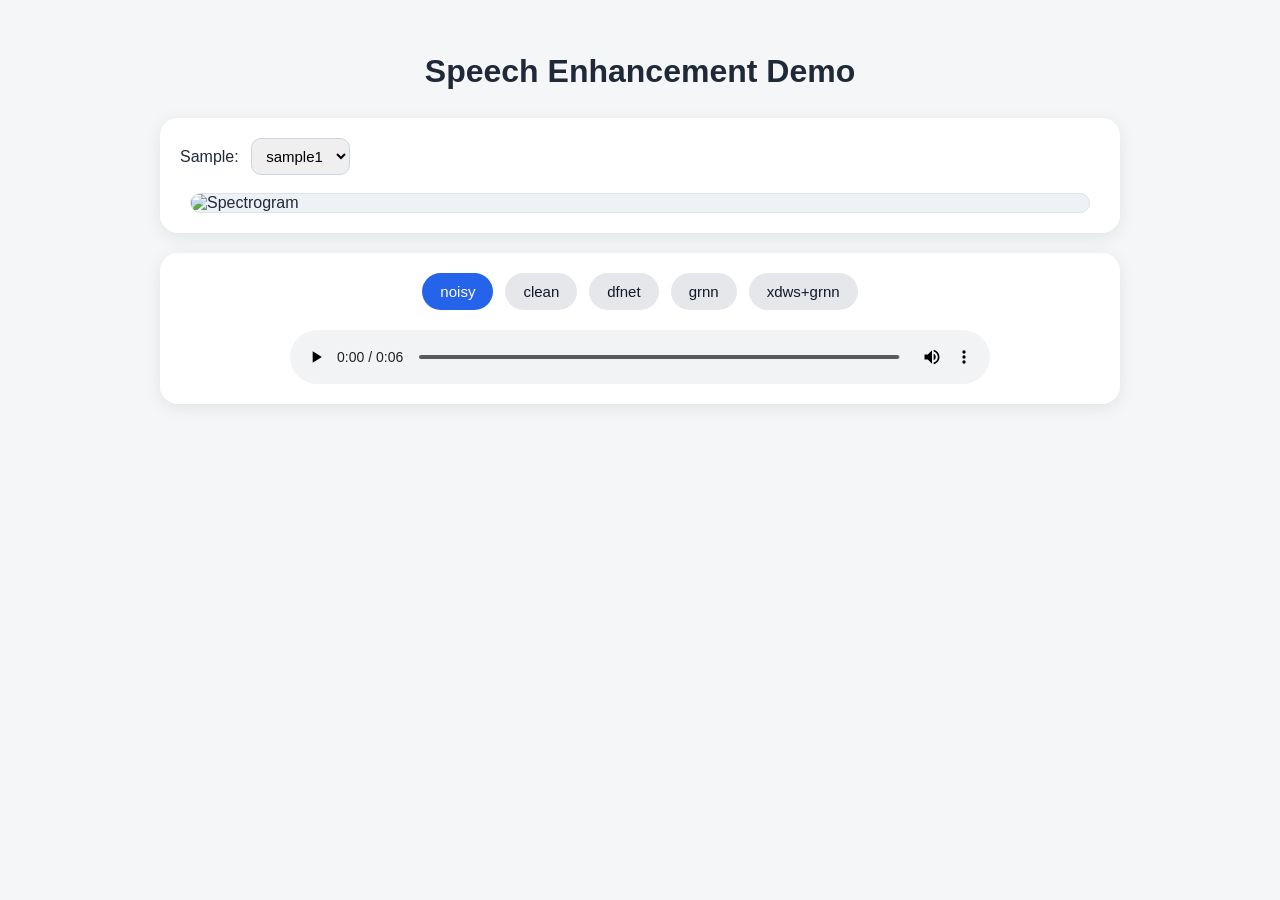
==== index.html @ 351efede "fix demo" ====
<!DOCTYPE html>
<html lang="en">
<head>
  <meta charset="UTF-8" />
  <meta name="viewport" content="width=device-width, initial-scale=1.0" />
  <title>Speech Enhancement Demo</title>
  <link rel="stylesheet" href="styles.css" />
</head>
<body>
  <div class="page">
    <h1>Speech Enhancement Demo</h1>

    <div class="top-panel">
      <div class="sample-selector">
        <label for="sampleSelect">Sample:</label>
        <select id="sampleSelect">
          <option value="sample1">sample1</option>
          <option value="sample2">sample2</option>
        </select>
      </div>

      <div class="spectrogram-card">
        <img id="spectrogram" src="images/noisy/sample1.png" alt="Spectrogram" />
      </div>
    </div>

    <div class="bottom-panel">
      <div class="buttons">
        <button class="variant-btn active" data-variant="noisy">noisy</button>
        <button class="variant-btn" data-variant="clean">clean</button>
        <button class="variant-btn" data-variant="dfnet">dfnet</button>
        <button class="variant-btn" data-variant="grnn">grnn</button>
        <button class="variant-btn" data-variant="xdws+grnn">xdws+grnn</button>
      </div>

      <div class="player-card">
        <audio id="audioPlayer" controls>
          <source id="audioSource" src="audio/noisy/sample1.wav" type="audio/wav" />
          Your browser does not support the audio element.
        </audio>
      </div>
    </div>
  </div>

  <script>
    const sampleSelect = document.getElementById("sampleSelect");
    const spectrogram = document.getElementById("spectrogram");
    const audioPlayer = document.getElementById("audioPlayer");
    const audioSource = document.getElementById("audioSource");
    const buttons = document.querySelectorAll(".variant-btn");

    let currentVariant = "noisy";

    function getPaths(sample, variant) {
      if (variant === "noisy") {
        return {
          audio: `audio/noisy/${sample}.wav`,
          image: `images/noisy/${sample}.png`
        };
      }

      if (variant === "clean") {
        return {
          audio: `audio/clean/${sample}.wav`,
          image: `images/clean/${sample}.png`
        };
      }

      return {
        audio: `audio/enhanced/${variant}/${sample}.wav`,
        image: `images/enhanced/${variant}/${sample}.png`
      };
    }

    function updateDemo() {
      const sample = sampleSelect.value;
      const paths = getPaths(sample, currentVariant);

      spectrogram.src = paths.image;
      audioSource.src = paths.audio;
      audioPlayer.load();
    }

    buttons.forEach((button) => {
      button.addEventListener("click", () => {
        buttons.forEach((btn) => btn.classList.remove("active"));
        button.classList.add("active");
        currentVariant = button.dataset.variant;
        updateDemo();
      });
    });

    sampleSelect.addEventListener("change", updateDemo);
  </script>
</body>
</html>
---- styles.css ----
* {
    box-sizing: border-box;
  }
  
  body {
    margin: 0;
    font-family: Arial, sans-serif;
    background: #f4f6f8;
    color: #1f2937;
  }
  
  .page {
    max-width: 1000px;
    margin: 0 auto;
    padding: 32px 20px 48px;
  }
  
  h1 {
    text-align: center;
    margin-bottom: 28px;
  }
  
  .top-panel,
  .bottom-panel {
    background: white;
    border-radius: 18px;
    padding: 20px;
    box-shadow: 0 4px 18px rgba(0, 0, 0, 0.08);
    margin-bottom: 20px;
  }
  
  .sample-selector {
    margin-bottom: 18px;
    font-size: 16px;
  }
  
  .sample-selector select {
    margin-left: 8px;
    padding: 8px 10px;
    font-size: 15px;
    border-radius: 10px;
    border: 1px solid #cbd5e1;
  }
  
  .spectrogram-card {
    width: 100%;
    display: flex;
    justify-content: center;
  }
  
  #spectrogram {
    width: 100%;
    max-width: 900px;
    border-radius: 14px;
    border: 1px solid #dbe2ea;
    background: #eef2f7;
  }
  
  .buttons {
    display: flex;
    flex-wrap: wrap;
    gap: 12px;
    justify-content: center;
    margin-bottom: 20px;
  }
  
  .variant-btn {
    padding: 10px 18px;
    border: none;
    border-radius: 999px;
    background: #e5e7eb;
    color: #111827;
    cursor: pointer;
    font-size: 15px;
    transition: 0.2s ease;
  }
  
  .variant-btn:hover {
    background: #d1d5db;
  }
  
  .variant-btn.active {
    background: #2563eb;
    color: white;
  }
  
  .player-card {
    display: flex;
    justify-content: center;
  }
  
  #audioPlayer {
    width: 100%;
    max-width: 700px;
  }
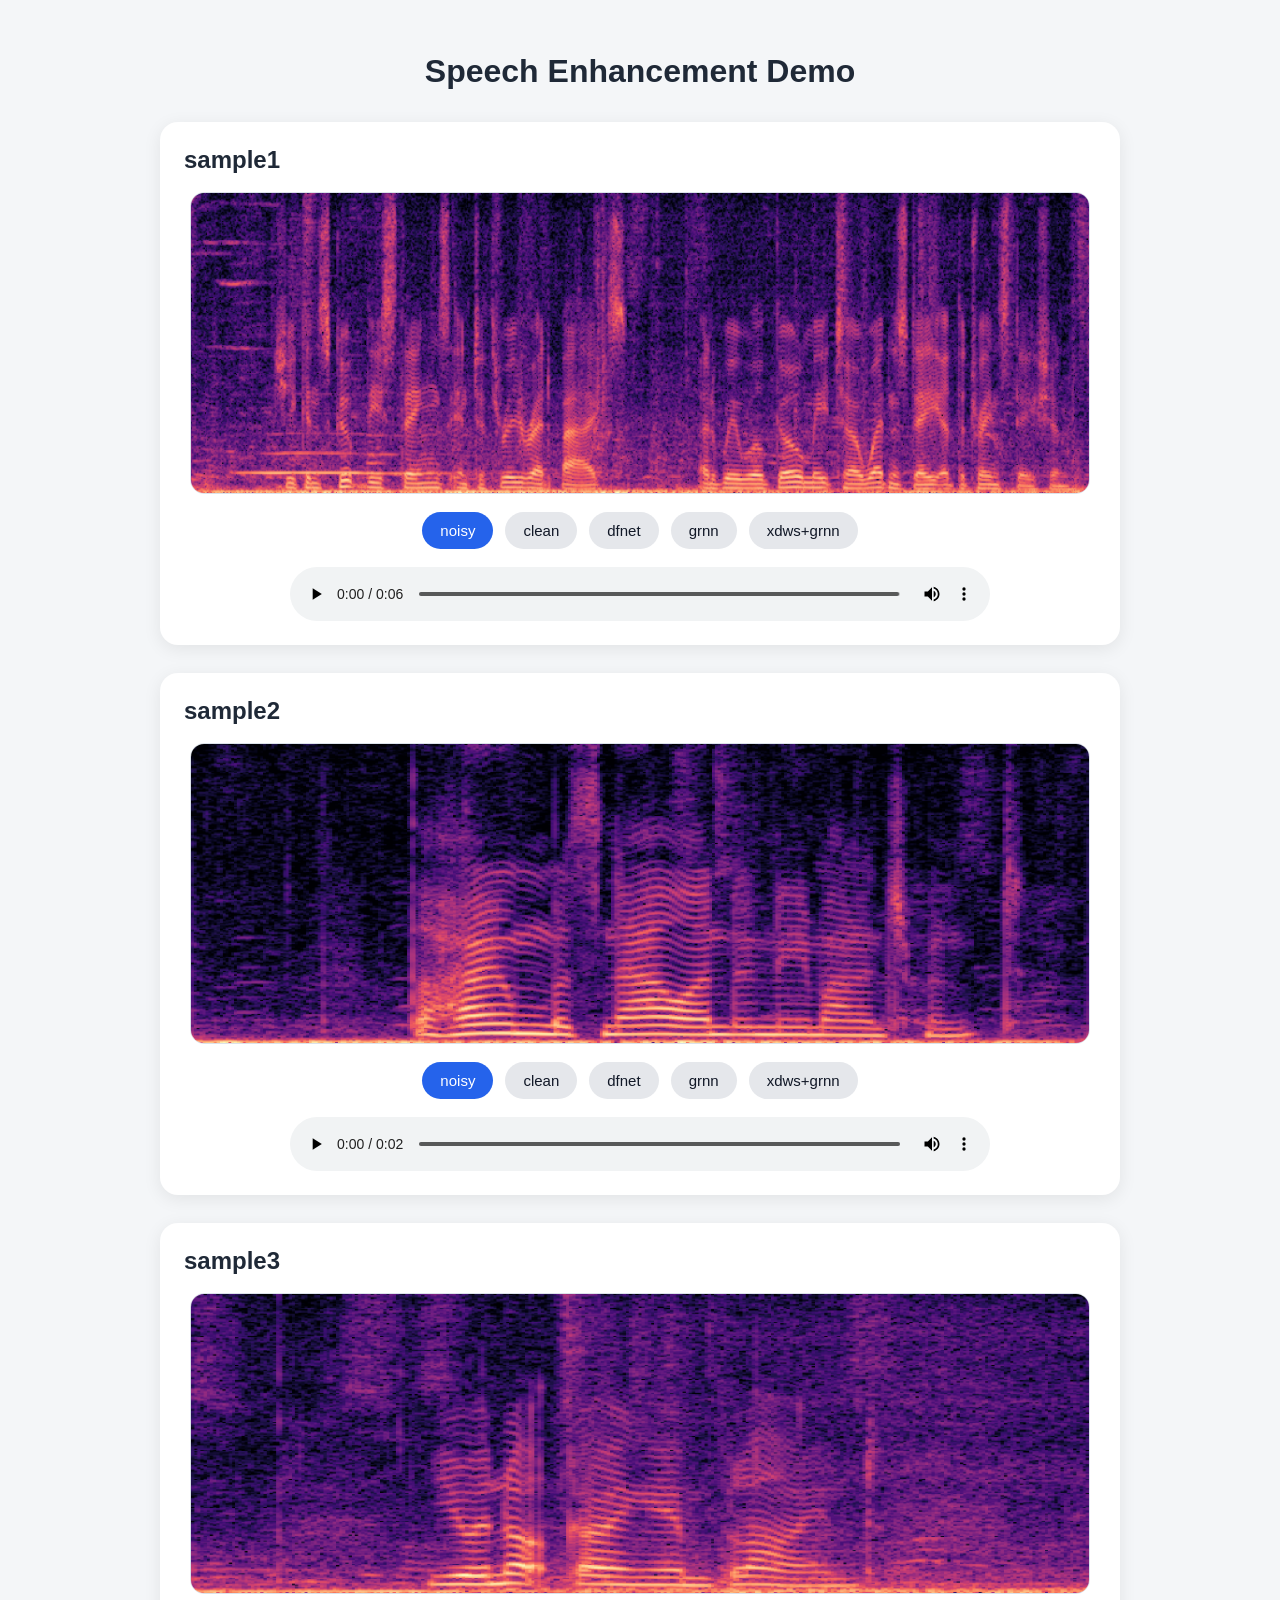
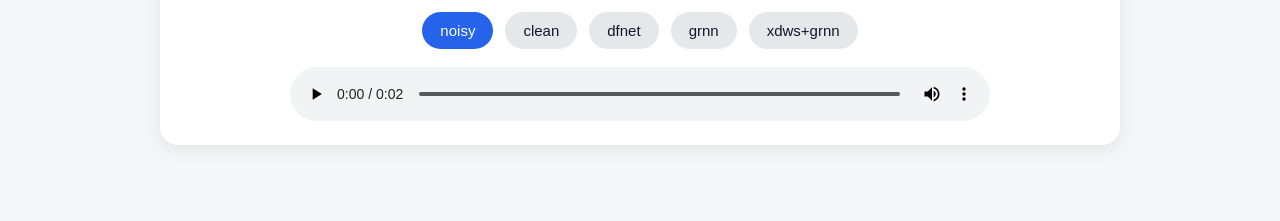
==== commit 4bf98cf3: "fix index.html" ====
--- a/index.html
+++ b/index.html
@@ -10,21 +10,13 @@
   <div class="page">
     <h1>Speech Enhancement Demo</h1>
 
-    <div class="top-panel">
-      <div class="sample-selector">
-        <label for="sampleSelect">Sample:</label>
-        <select id="sampleSelect">
-          <option value="sample1">sample1</option>
-          <option value="sample2">sample2</option>
-        </select>
+    <div class="sample-block" data-sample="sample1">
+      <h2>sample1</h2>
+
+      <div class="spectrogram-card">
+        <img class="spectrogram" src="images/noisy/sample1.png" alt="Spectrogram for sample1" />
       </div>
 
-      <div class="spectrogram-card">
-        <img id="spectrogram" src="images/noisy/sample1.png" alt="Spectrogram" />
-      </div>
-    </div>
-
-    <div class="bottom-panel">
       <div class="buttons">
         <button class="variant-btn active" data-variant="noisy">noisy</button>
         <button class="variant-btn" data-variant="clean">clean</button>
@@ -34,8 +26,54 @@
       </div>
 
       <div class="player-card">
-        <audio id="audioPlayer" controls>
-          <source id="audioSource" src="audio/noisy/sample1.wav" type="audio/wav" />
+        <audio class="audio-player" controls>
+          <source class="audio-source" src="audio/noisy/sample1.wav" type="audio/wav" />
+          Your browser does not support the audio element.
+        </audio>
+      </div>
+    </div>
+
+    <div class="sample-block" data-sample="sample2">
+      <h2>sample2</h2>
+
+      <div class="spectrogram-card">
+        <img class="spectrogram" src="images/noisy/sample2.png" alt="Spectrogram for sample2" />
+      </div>
+
+      <div class="buttons">
+        <button class="variant-btn active" data-variant="noisy">noisy</button>
+        <button class="variant-btn" data-variant="clean">clean</button>
+        <button class="variant-btn" data-variant="dfnet">dfnet</button>
+        <button class="variant-btn" data-variant="grnn">grnn</button>
+        <button class="variant-btn" data-variant="xdws+grnn">xdws+grnn</button>
+      </div>
+
+      <div class="player-card">
+        <audio class="audio-player" controls>
+          <source class="audio-source" src="audio/noisy/sample2.wav" type="audio/wav" />
+          Your browser does not support the audio element.
+        </audio>
+      </div>
+    </div>
+
+    <div class="sample-block" data-sample="sample3">
+      <h2>sample3</h2>
+
+      <div class="spectrogram-card">
+        <img class="spectrogram" src="images/noisy/sample3.png" alt="Spectrogram for sample3" />
+      </div>
+
+      <div class="buttons">
+        <button class="variant-btn active" data-variant="noisy">noisy</button>
+        <button class="variant-btn" data-variant="clean">clean</button>
+        <button class="variant-btn" data-variant="dfnet">dfnet</button>
+        <button class="variant-btn" data-variant="grnn">grnn</button>
+        <button class="variant-btn" data-variant="xdws+grnn">xdws+grnn</button>
+      </div>
+
+      <div class="player-card">
+        <audio class="audio-player" controls>
+          <source class="audio-source" src="audio/noisy/sample3.wav" type="audio/wav" />
           Your browser does not support the audio element.
         </audio>
       </div>
@@ -43,14 +81,6 @@
   </div>
 
   <script>
-    const sampleSelect = document.getElementById("sampleSelect");
-    const spectrogram = document.getElementById("spectrogram");
-    const audioPlayer = document.getElementById("audioPlayer");
-    const audioSource = document.getElementById("audioSource");
-    const buttons = document.querySelectorAll(".variant-btn");
-
-    let currentVariant = "noisy";
-
     function getPaths(sample, variant) {
       if (variant === "noisy") {
         return {
@@ -72,25 +102,29 @@
       };
     }
 
-    function updateDemo() {
-      const sample = sampleSelect.value;
-      const paths = getPaths(sample, currentVariant);
+    const sampleBlocks = document.querySelectorAll(".sample-block");
 
-      spectrogram.src = paths.image;
-      audioSource.src = paths.audio;
-      audioPlayer.load();
-    }
+    sampleBlocks.forEach((block) => {
+      const sample = block.dataset.sample;
+      const spectrogram = block.querySelector(".spectrogram");
+      const audioPlayer = block.querySelector(".audio-player");
+      const audioSource = block.querySelector(".audio-source");
+      const buttons = block.querySelectorAll(".variant-btn");
 
-    buttons.forEach((button) => {
-      button.addEventListener("click", () => {
-        buttons.forEach((btn) => btn.classList.remove("active"));
-        button.classList.add("active");
-        currentVariant = button.dataset.variant;
-        updateDemo();
+      buttons.forEach((button) => {
+        button.addEventListener("click", () => {
+          buttons.forEach((btn) => btn.classList.remove("active"));
+          button.classList.add("active");
+
+          const variant = button.dataset.variant;
+          const paths = getPaths(sample, variant);
+
+          spectrogram.src = paths.image;
+          audioSource.src = paths.audio;
+          audioPlayer.load();
+        });
       });
     });
-
-    sampleSelect.addEventListener("change", updateDemo);
   </script>
 </body>
 </html>
--- a/styles.css
+++ b/styles.css
@@ -1,95 +1,87 @@
 * {
-    box-sizing: border-box;
-  }
-  
-  body {
-    margin: 0;
-    font-family: Arial, sans-serif;
-    background: #f4f6f8;
-    color: #1f2937;
-  }
-  
-  .page {
-    max-width: 1000px;
-    margin: 0 auto;
-    padding: 32px 20px 48px;
-  }
-  
-  h1 {
-    text-align: center;
-    margin-bottom: 28px;
-  }
-  
-  .top-panel,
-  .bottom-panel {
-    background: white;
-    border-radius: 18px;
-    padding: 20px;
-    box-shadow: 0 4px 18px rgba(0, 0, 0, 0.08);
-    margin-bottom: 20px;
-  }
-  
-  .sample-selector {
-    margin-bottom: 18px;
-    font-size: 16px;
-  }
-  
-  .sample-selector select {
-    margin-left: 8px;
-    padding: 8px 10px;
-    font-size: 15px;
-    border-radius: 10px;
-    border: 1px solid #cbd5e1;
-  }
-  
-  .spectrogram-card {
-    width: 100%;
-    display: flex;
-    justify-content: center;
-  }
-  
-  #spectrogram {
-    width: 100%;
-    max-width: 900px;
-    border-radius: 14px;
-    border: 1px solid #dbe2ea;
-    background: #eef2f7;
-  }
-  
-  .buttons {
-    display: flex;
-    flex-wrap: wrap;
-    gap: 12px;
-    justify-content: center;
-    margin-bottom: 20px;
-  }
-  
-  .variant-btn {
-    padding: 10px 18px;
-    border: none;
-    border-radius: 999px;
-    background: #e5e7eb;
-    color: #111827;
-    cursor: pointer;
-    font-size: 15px;
-    transition: 0.2s ease;
-  }
-  
-  .variant-btn:hover {
-    background: #d1d5db;
-  }
-  
-  .variant-btn.active {
-    background: #2563eb;
-    color: white;
-  }
-  
-  .player-card {
-    display: flex;
-    justify-content: center;
-  }
-  
-  #audioPlayer {
-    width: 100%;
-    max-width: 700px;
-  }+  box-sizing: border-box;
+}
+
+body {
+  margin: 0;
+  font-family: Arial, sans-serif;
+  background: #f4f6f8;
+  color: #1f2937;
+}
+
+.page {
+  max-width: 1000px;
+  margin: 0 auto;
+  padding: 32px 20px 48px;
+}
+
+h1 {
+  text-align: center;
+  margin-bottom: 32px;
+}
+
+.sample-block {
+  background: white;
+  border-radius: 18px;
+  padding: 24px;
+  margin-bottom: 28px;
+  box-shadow: 0 4px 18px rgba(0, 0, 0, 0.08);
+}
+
+.sample-block h2 {
+  margin-top: 0;
+  margin-bottom: 18px;
+}
+
+.spectrogram-card {
+  width: 100%;
+  display: flex;
+  justify-content: center;
+  margin-bottom: 18px;
+}
+
+.spectrogram {
+  width: 100%;
+  max-width: 900px;
+  border-radius: 14px;
+  border: 1px solid #dbe2ea;
+  background: #eef2f7;
+}
+
+.buttons {
+  display: flex;
+  flex-wrap: wrap;
+  gap: 12px;
+  justify-content: center;
+  margin-bottom: 18px;
+}
+
+.variant-btn {
+  padding: 10px 18px;
+  border: none;
+  border-radius: 999px;
+  background: #e5e7eb;
+  color: #111827;
+  cursor: pointer;
+  font-size: 15px;
+  transition: 0.2s ease;
+}
+
+.variant-btn:hover {
+  background: #d1d5db;
+}
+
+.variant-btn.active {
+  background: #2563eb;
+  color: white;
+}
+
+.player-card {
+  display: flex;
+  justify-content: center;
+}
+
+.audio-player {
+  width: 100%;
+  max-width: 700px;
+}
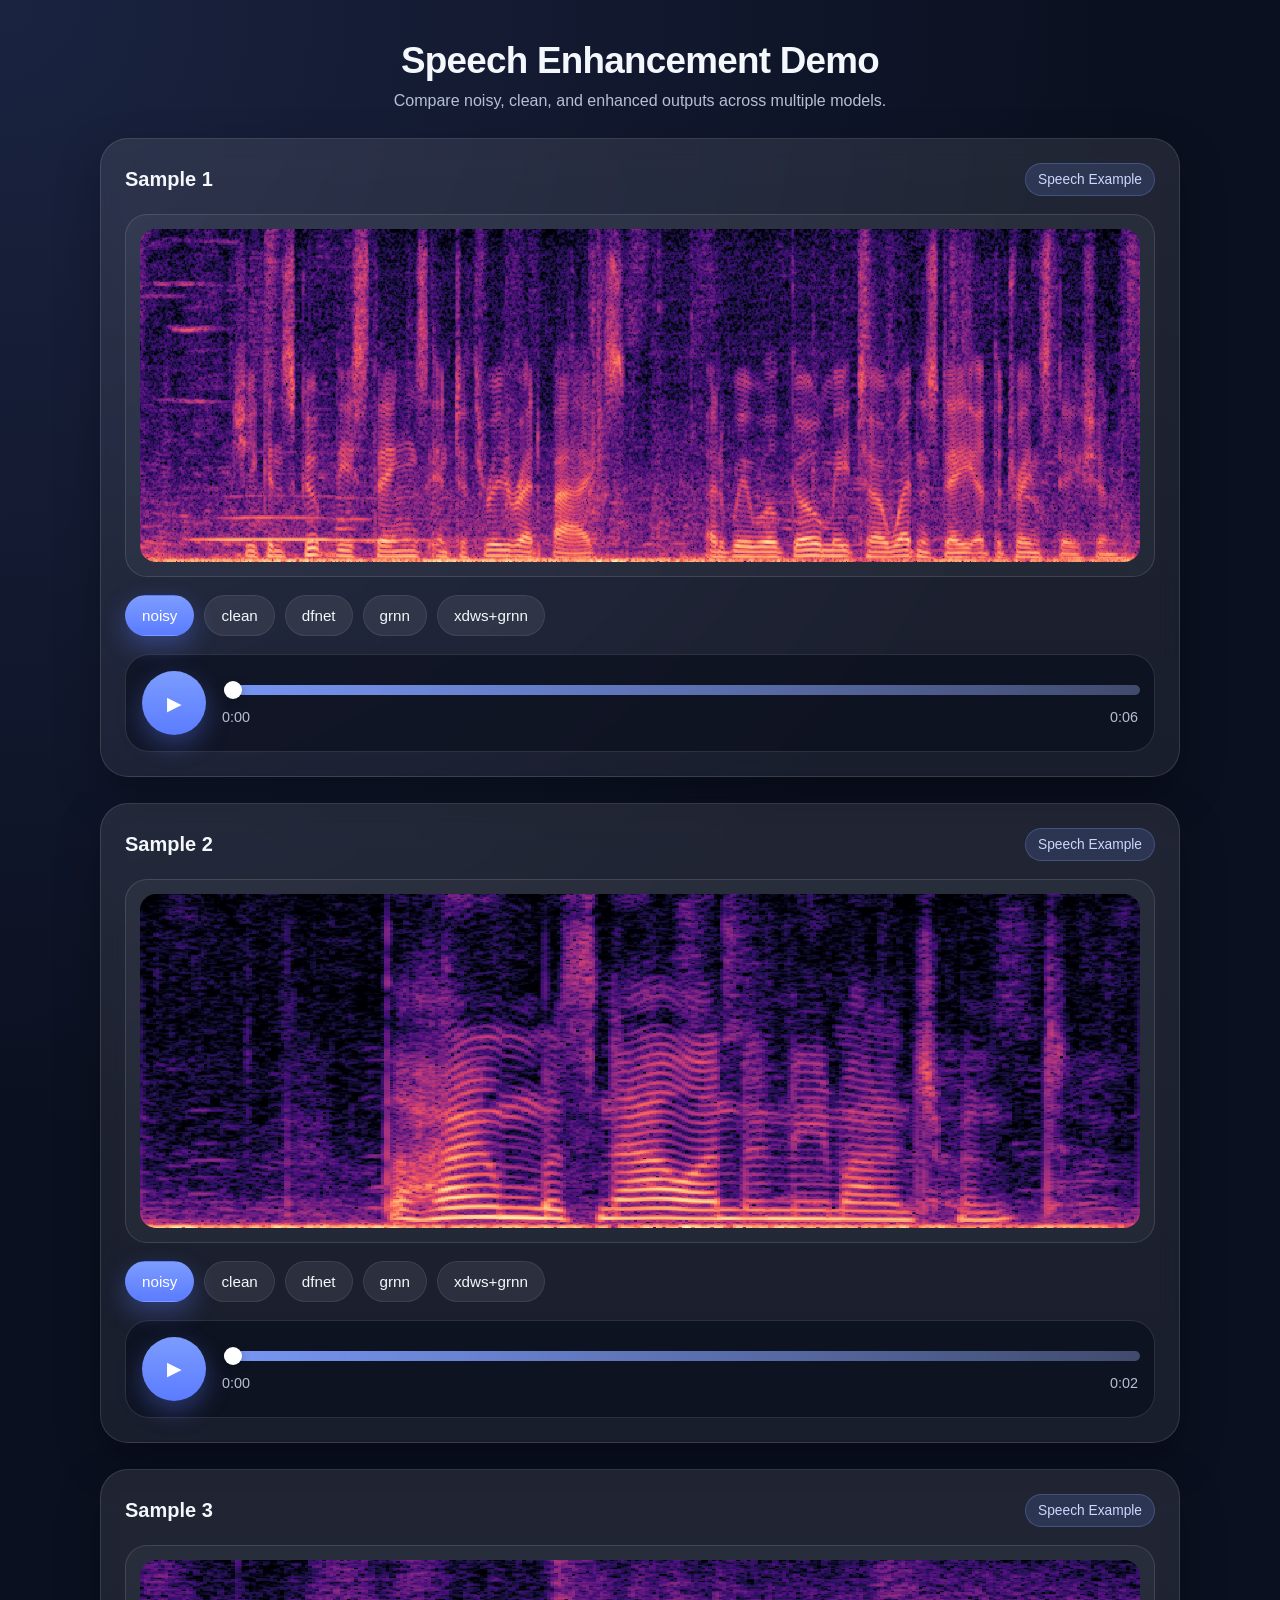
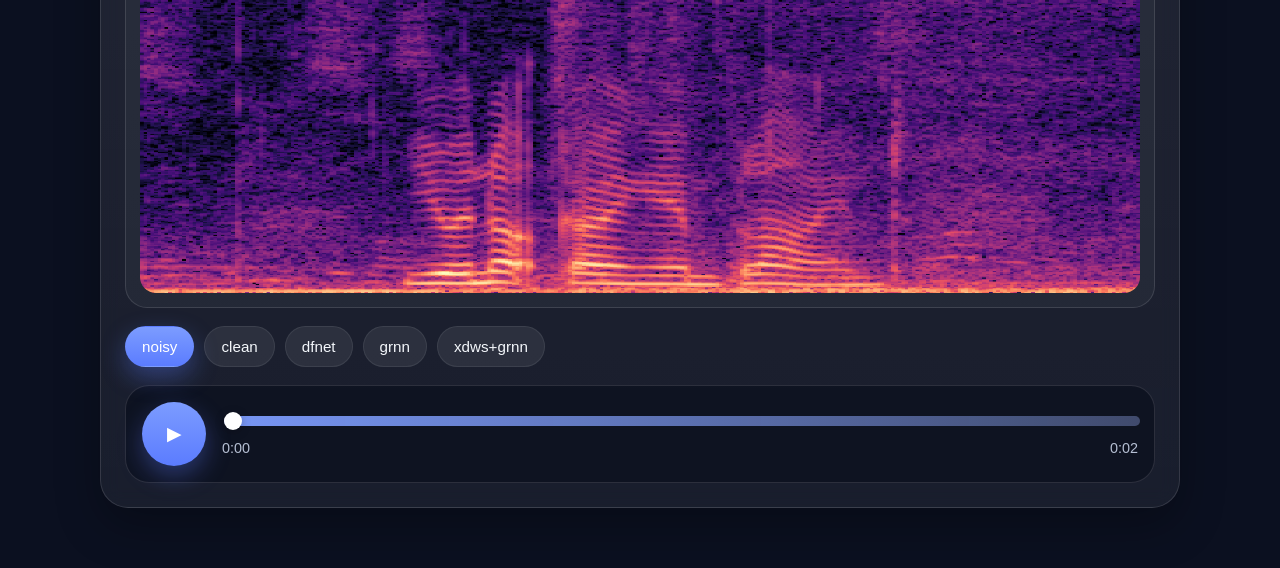
==== commit 2e595a28: "enhance demo" ====
--- a/index.html
+++ b/index.html
@@ -8,76 +8,113 @@
 </head>
 <body>
   <div class="page">
-    <h1>Speech Enhancement Demo</h1>
-
-    <div class="sample-block" data-sample="sample1">
-      <h2>sample1</h2>
-
-      <div class="spectrogram-card">
-        <img class="spectrogram" src="images/noisy/sample1.png" alt="Spectrogram for sample1" />
+    <header class="hero">
+      <h1>Speech Enhancement Demo</h1>
+      <p>Compare noisy, clean, and enhanced outputs across multiple models.</p>
+    </header>
+
+    <section class="samples">
+
+      <div class="sample-card" data-sample="sample1">
+        <div class="sample-header">
+          <h2>Sample 1</h2>
+          <span class="sample-badge">Speech Example</span>
+        </div>
+
+        <div class="spectrogram-wrap">
+          <img class="spectrogram" src="images/noisy/sample1.png" alt="Spectrogram for sample1" />
+        </div>
+
+        <div class="buttons">
+          <button class="variant-btn active" data-variant="noisy">noisy</button>
+          <button class="variant-btn" data-variant="clean">clean</button>
+          <button class="variant-btn" data-variant="dfnet">dfnet</button>
+          <button class="variant-btn" data-variant="grnn">grnn</button>
+          <button class="variant-btn" data-variant="xdws_grnn">xdws+grnn</button>
+        </div>
+
+        <div class="player-shell">
+          <audio class="audio-element" src="audio/noisy/sample1.wav"></audio>
+
+          <button class="play-btn" type="button" aria-label="Play audio">▶</button>
+
+          <div class="progress-area">
+            <input class="progress" type="range" min="0" max="100" value="0" step="0.1" />
+            <div class="time-row">
+              <span class="current-time">0:00</span>
+              <span class="duration">0:00</span>
+            </div>
+          </div>
+        </div>
       </div>
 
-      <div class="buttons">
-        <button class="variant-btn active" data-variant="noisy">noisy</button>
-        <button class="variant-btn" data-variant="clean">clean</button>
-        <button class="variant-btn" data-variant="dfnet">dfnet</button>
-        <button class="variant-btn" data-variant="grnn">grnn</button>
-        <button class="variant-btn" data-variant="xdws+grnn">xdws+grnn</button>
+      <div class="sample-card" data-sample="sample2">
+        <div class="sample-header">
+          <h2>Sample 2</h2>
+          <span class="sample-badge">Speech Example</span>
+        </div>
+
+        <div class="spectrogram-wrap">
+          <img class="spectrogram" src="images/noisy/sample2.png" alt="Spectrogram for sample2" />
+        </div>
+
+        <div class="buttons">
+          <button class="variant-btn active" data-variant="noisy">noisy</button>
+          <button class="variant-btn" data-variant="clean">clean</button>
+          <button class="variant-btn" data-variant="dfnet">dfnet</button>
+          <button class="variant-btn" data-variant="grnn">grnn</button>
+          <button class="variant-btn" data-variant="xdws_grnn">xdws+grnn</button>
+        </div>
+
+        <div class="player-shell">
+          <audio class="audio-element" src="audio/noisy/sample2.wav"></audio>
+
+          <button class="play-btn" type="button" aria-label="Play audio">▶</button>
+
+          <div class="progress-area">
+            <input class="progress" type="range" min="0" max="100" value="0" step="0.1" />
+            <div class="time-row">
+              <span class="current-time">0:00</span>
+              <span class="duration">0:00</span>
+            </div>
+          </div>
+        </div>
       </div>
 
-      <div class="player-card">
-        <audio class="audio-player" controls>
-          <source class="audio-source" src="audio/noisy/sample1.wav" type="audio/wav" />
-          Your browser does not support the audio element.
-        </audio>
+      <div class="sample-card" data-sample="sample3">
+        <div class="sample-header">
+          <h2>Sample 3</h2>
+          <span class="sample-badge">Speech Example</span>
+        </div>
+
+        <div class="spectrogram-wrap">
+          <img class="spectrogram" src="images/noisy/sample3.png" alt="Spectrogram for sample3" />
+        </div>
+
+        <div class="buttons">
+          <button class="variant-btn active" data-variant="noisy">noisy</button>
+          <button class="variant-btn" data-variant="clean">clean</button>
+          <button class="variant-btn" data-variant="dfnet">dfnet</button>
+          <button class="variant-btn" data-variant="grnn">grnn</button>
+          <button class="variant-btn" data-variant="xdws_grnn">xdws+grnn</button>
+        </div>
+
+        <div class="player-shell">
+          <audio class="audio-element" src="audio/noisy/sample3.wav"></audio>
+
+          <button class="play-btn" type="button" aria-label="Play audio">▶</button>
+
+          <div class="progress-area">
+            <input class="progress" type="range" min="0" max="100" value="0" step="0.1" />
+            <div class="time-row">
+              <span class="current-time">0:00</span>
+              <span class="duration">0:00</span>
+            </div>
+          </div>
+        </div>
       </div>
-    </div>
-
-    <div class="sample-block" data-sample="sample2">
-      <h2>sample2</h2>
-
-      <div class="spectrogram-card">
-        <img class="spectrogram" src="images/noisy/sample2.png" alt="Spectrogram for sample2" />
-      </div>
-
-      <div class="buttons">
-        <button class="variant-btn active" data-variant="noisy">noisy</button>
-        <button class="variant-btn" data-variant="clean">clean</button>
-        <button class="variant-btn" data-variant="dfnet">dfnet</button>
-        <button class="variant-btn" data-variant="grnn">grnn</button>
-        <button class="variant-btn" data-variant="xdws+grnn">xdws+grnn</button>
-      </div>
-
-      <div class="player-card">
-        <audio class="audio-player" controls>
-          <source class="audio-source" src="audio/noisy/sample2.wav" type="audio/wav" />
-          Your browser does not support the audio element.
-        </audio>
-      </div>
-    </div>
-
-    <div class="sample-block" data-sample="sample3">
-      <h2>sample3</h2>
-
-      <div class="spectrogram-card">
-        <img class="spectrogram" src="images/noisy/sample3.png" alt="Spectrogram for sample3" />
-      </div>
-
-      <div class="buttons">
-        <button class="variant-btn active" data-variant="noisy">noisy</button>
-        <button class="variant-btn" data-variant="clean">clean</button>
-        <button class="variant-btn" data-variant="dfnet">dfnet</button>
-        <button class="variant-btn" data-variant="grnn">grnn</button>
-        <button class="variant-btn" data-variant="xdws+grnn">xdws+grnn</button>
-      </div>
-
-      <div class="player-card">
-        <audio class="audio-player" controls>
-          <source class="audio-source" src="audio/noisy/sample3.wav" type="audio/wav" />
-          Your browser does not support the audio element.
-        </audio>
-      </div>
-    </div>
+
+    </section>
   </div>
 
   <script>
@@ -102,27 +139,85 @@
       };
     }
 
-    const sampleBlocks = document.querySelectorAll(".sample-block");
-
-    sampleBlocks.forEach((block) => {
-      const sample = block.dataset.sample;
-      const spectrogram = block.querySelector(".spectrogram");
-      const audioPlayer = block.querySelector(".audio-player");
-      const audioSource = block.querySelector(".audio-source");
-      const buttons = block.querySelectorAll(".variant-btn");
+    function formatTime(seconds) {
+      if (!isFinite(seconds)) return "0:00";
+      const mins = Math.floor(seconds / 60);
+      const secs = Math.floor(seconds % 60).toString().padStart(2, "0");
+      return `${mins}:${secs}`;
+    }
+
+    const cards = document.querySelectorAll(".sample-card");
+
+    cards.forEach((card) => {
+      const sample = card.dataset.sample;
+      const spectrogram = card.querySelector(".spectrogram");
+      const buttons = card.querySelectorAll(".variant-btn");
+
+      const audio = card.querySelector(".audio-element");
+      const playBtn = card.querySelector(".play-btn");
+      const progress = card.querySelector(".progress");
+      const currentTimeEl = card.querySelector(".current-time");
+      const durationEl = card.querySelector(".duration");
+
+      let currentVariant = "noisy";
 
       buttons.forEach((button) => {
         button.addEventListener("click", () => {
           buttons.forEach((btn) => btn.classList.remove("active"));
           button.classList.add("active");
 
-          const variant = button.dataset.variant;
-          const paths = getPaths(sample, variant);
-
+          currentVariant = button.dataset.variant;
+          const paths = getPaths(sample, currentVariant);
+
+          const wasPlaying = !audio.paused;
+
+          audio.src = paths.audio;
           spectrogram.src = paths.image;
-          audioSource.src = paths.audio;
-          audioPlayer.load();
+
+          progress.value = 0;
+          currentTimeEl.textContent = "0:00";
+          durationEl.textContent = "0:00";
+          playBtn.textContent = "▶";
+
+          audio.load();
+
+          if (wasPlaying) {
+            audio.play();
+            playBtn.textContent = "❚❚";
+          }
         });
+      });
+
+      playBtn.addEventListener("click", () => {
+        if (audio.paused) {
+          audio.play();
+          playBtn.textContent = "❚❚";
+        } else {
+          audio.pause();
+          playBtn.textContent = "▶";
+        }
+      });
+
+      audio.addEventListener("loadedmetadata", () => {
+        durationEl.textContent = formatTime(audio.duration);
+      });
+
+      audio.addEventListener("timeupdate", () => {
+        if (audio.duration) {
+          progress.value = (audio.currentTime / audio.duration) * 100;
+        }
+        currentTimeEl.textContent = formatTime(audio.currentTime);
+      });
+
+      audio.addEventListener("ended", () => {
+        playBtn.textContent = "▶";
+        progress.value = 0;
+      });
+
+      progress.addEventListener("input", () => {
+        if (audio.duration) {
+          audio.currentTime = (progress.value / 100) * audio.duration;
+        }
       });
     });
   </script>
--- a/styles.css
+++ b/styles.css
@@ -2,86 +2,243 @@
   box-sizing: border-box;
 }
 
+:root {
+  --bg: #0b1020;
+  --panel: rgba(255, 255, 255, 0.06);
+  --panel-strong: rgba(255, 255, 255, 0.09);
+  --border: rgba(255, 255, 255, 0.12);
+  --text: #f4f7fb;
+  --muted: #b6c0d4;
+  --accent: #7c9cff;
+  --accent-strong: #5b7cff;
+  --button: rgba(255, 255, 255, 0.08);
+  --button-hover: rgba(255, 255, 255, 0.14);
+  --shadow: 0 18px 45px rgba(0, 0, 0, 0.28);
+}
+
 body {
   margin: 0;
-  font-family: Arial, sans-serif;
-  background: #f4f6f8;
-  color: #1f2937;
+  font-family: Inter, Arial, sans-serif;
+  background:
+    radial-gradient(circle at top left, #1a2340 0%, #0b1020 45%),
+    linear-gradient(180deg, #0b1020 0%, #0e1327 100%);
+  color: var(--text);
 }
 
 .page {
-  max-width: 1000px;
+  max-width: 1120px;
   margin: 0 auto;
-  padding: 32px 20px 48px;
-}
-
-h1 {
+  padding: 40px 20px 60px;
+}
+
+.hero {
   text-align: center;
-  margin-bottom: 32px;
-}
-
-.sample-block {
-  background: white;
-  border-radius: 18px;
+  margin-bottom: 28px;
+}
+
+.hero h1 {
+  margin: 0 0 10px;
+  font-size: 2.3rem;
+  font-weight: 700;
+  letter-spacing: -0.02em;
+}
+
+.hero p {
+  margin: 0;
+  color: var(--muted);
+  font-size: 1rem;
+}
+
+.samples {
+  display: grid;
+  gap: 26px;
+}
+
+.sample-card {
+  background: linear-gradient(180deg, var(--panel-strong) 0%, var(--panel) 100%);
+  border: 1px solid var(--border);
+  border-radius: 28px;
   padding: 24px;
-  margin-bottom: 28px;
-  box-shadow: 0 4px 18px rgba(0, 0, 0, 0.08);
-}
-
-.sample-block h2 {
-  margin-top: 0;
+  box-shadow: var(--shadow);
+  backdrop-filter: blur(10px);
+}
+
+.sample-header {
+  display: flex;
+  justify-content: space-between;
+  align-items: center;
+  gap: 12px;
   margin-bottom: 18px;
 }
 
-.spectrogram-card {
+.sample-header h2 {
+  margin: 0;
+  font-size: 1.25rem;
+}
+
+.sample-badge {
+  padding: 8px 12px;
+  border-radius: 999px;
+  background: rgba(124, 156, 255, 0.15);
+  color: #cdd8ff;
+  font-size: 0.86rem;
+  border: 1px solid rgba(124, 156, 255, 0.28);
+}
+
+.spectrogram-wrap {
+  background: rgba(255, 255, 255, 0.04);
+  border: 1px solid var(--border);
+  border-radius: 22px;
+  padding: 14px;
+  margin-bottom: 18px;
+}
+
+.spectrogram {
+  display: block;
   width: 100%;
-  display: flex;
-  justify-content: center;
-  margin-bottom: 18px;
-}
-
-.spectrogram {
-  width: 100%;
-  max-width: 900px;
-  border-radius: 14px;
-  border: 1px solid #dbe2ea;
-  background: #eef2f7;
+  border-radius: 16px;
+  background: #10172c;
 }
 
 .buttons {
   display: flex;
   flex-wrap: wrap;
-  gap: 12px;
-  justify-content: center;
+  gap: 10px;
   margin-bottom: 18px;
 }
 
 .variant-btn {
-  padding: 10px 18px;
+  border: 1px solid rgba(255, 255, 255, 0.08);
+  background: var(--button);
+  color: var(--text);
+  padding: 11px 16px;
+  border-radius: 999px;
+  cursor: pointer;
+  font-size: 0.95rem;
+  transition: transform 0.18s ease, background 0.18s ease, border-color 0.18s ease;
+}
+
+.variant-btn:hover {
+  background: var(--button-hover);
+  transform: translateY(-1px);
+}
+
+.variant-btn.active {
+  background: linear-gradient(180deg, var(--accent) 0%, var(--accent-strong) 100%);
+  color: white;
+  border-color: transparent;
+  box-shadow: 0 10px 24px rgba(91, 124, 255, 0.35);
+}
+
+.player-shell {
+  display: grid;
+  grid-template-columns: 64px 1fr;
+  align-items: center;
+  gap: 16px;
+  background: rgba(7, 11, 23, 0.52);
+  border: 1px solid var(--border);
+  border-radius: 24px;
+  padding: 16px;
+}
+
+.audio-element {
+  display: none;
+}
+
+.play-btn {
+  width: 64px;
+  height: 64px;
   border: none;
-  border-radius: 999px;
-  background: #e5e7eb;
-  color: #111827;
+  border-radius: 50%;
+  background: linear-gradient(180deg, var(--accent) 0%, var(--accent-strong) 100%);
+  color: white;
+  font-size: 1.2rem;
   cursor: pointer;
-  font-size: 15px;
-  transition: 0.2s ease;
-}
-
-.variant-btn:hover {
-  background: #d1d5db;
-}
-
-.variant-btn.active {
-  background: #2563eb;
-  color: white;
-}
-
-.player-card {
+  box-shadow: 0 10px 24px rgba(91, 124, 255, 0.35);
+  transition: transform 0.18s ease, opacity 0.18s ease;
+}
+
+.play-btn:hover {
+  transform: scale(1.04);
+}
+
+.progress-area {
+  width: 100%;
+}
+
+.progress {
+  -webkit-appearance: none;
+  appearance: none;
+  width: 100%;
+  height: 10px;
+  border-radius: 999px;
+  outline: none;
+  background: rgba(255, 255, 255, 0.12);
+  cursor: pointer;
+}
+
+.progress::-webkit-slider-runnable-track {
+  height: 10px;
+  border-radius: 999px;
+  background: linear-gradient(90deg, rgba(124,156,255,0.95), rgba(124,156,255,0.25));
+}
+
+.progress::-webkit-slider-thumb {
+  -webkit-appearance: none;
+  appearance: none;
+  width: 18px;
+  height: 18px;
+  border-radius: 50%;
+  background: white;
+  margin-top: -4px;
+  box-shadow: 0 2px 10px rgba(0, 0, 0, 0.25);
+}
+
+.progress::-moz-range-track {
+  height: 10px;
+  border-radius: 999px;
+  background: linear-gradient(90deg, rgba(124,156,255,0.95), rgba(124,156,255,0.25));
+}
+
+.progress::-moz-range-thumb {
+  width: 18px;
+  height: 18px;
+  border: none;
+  border-radius: 50%;
+  background: white;
+  box-shadow: 0 2px 10px rgba(0, 0, 0, 0.25);
+}
+
+.time-row {
+  margin-top: 10px;
   display: flex;
-  justify-content: center;
-}
-
-.audio-player {
-  width: 100%;
-  max-width: 700px;
+  justify-content: space-between;
+  color: var(--muted);
+  font-size: 0.9rem;
+}
+
+@media (max-width: 700px) {
+  .page {
+    padding: 26px 14px 44px;
+  }
+
+  .sample-card {
+    padding: 18px;
+    border-radius: 22px;
+  }
+
+  .sample-header {
+    flex-direction: column;
+    align-items: flex-start;
+  }
+
+  .player-shell {
+    grid-template-columns: 1fr;
+    gap: 14px;
+  }
+
+  .play-btn {
+    width: 56px;
+    height: 56px;
+  }
 }
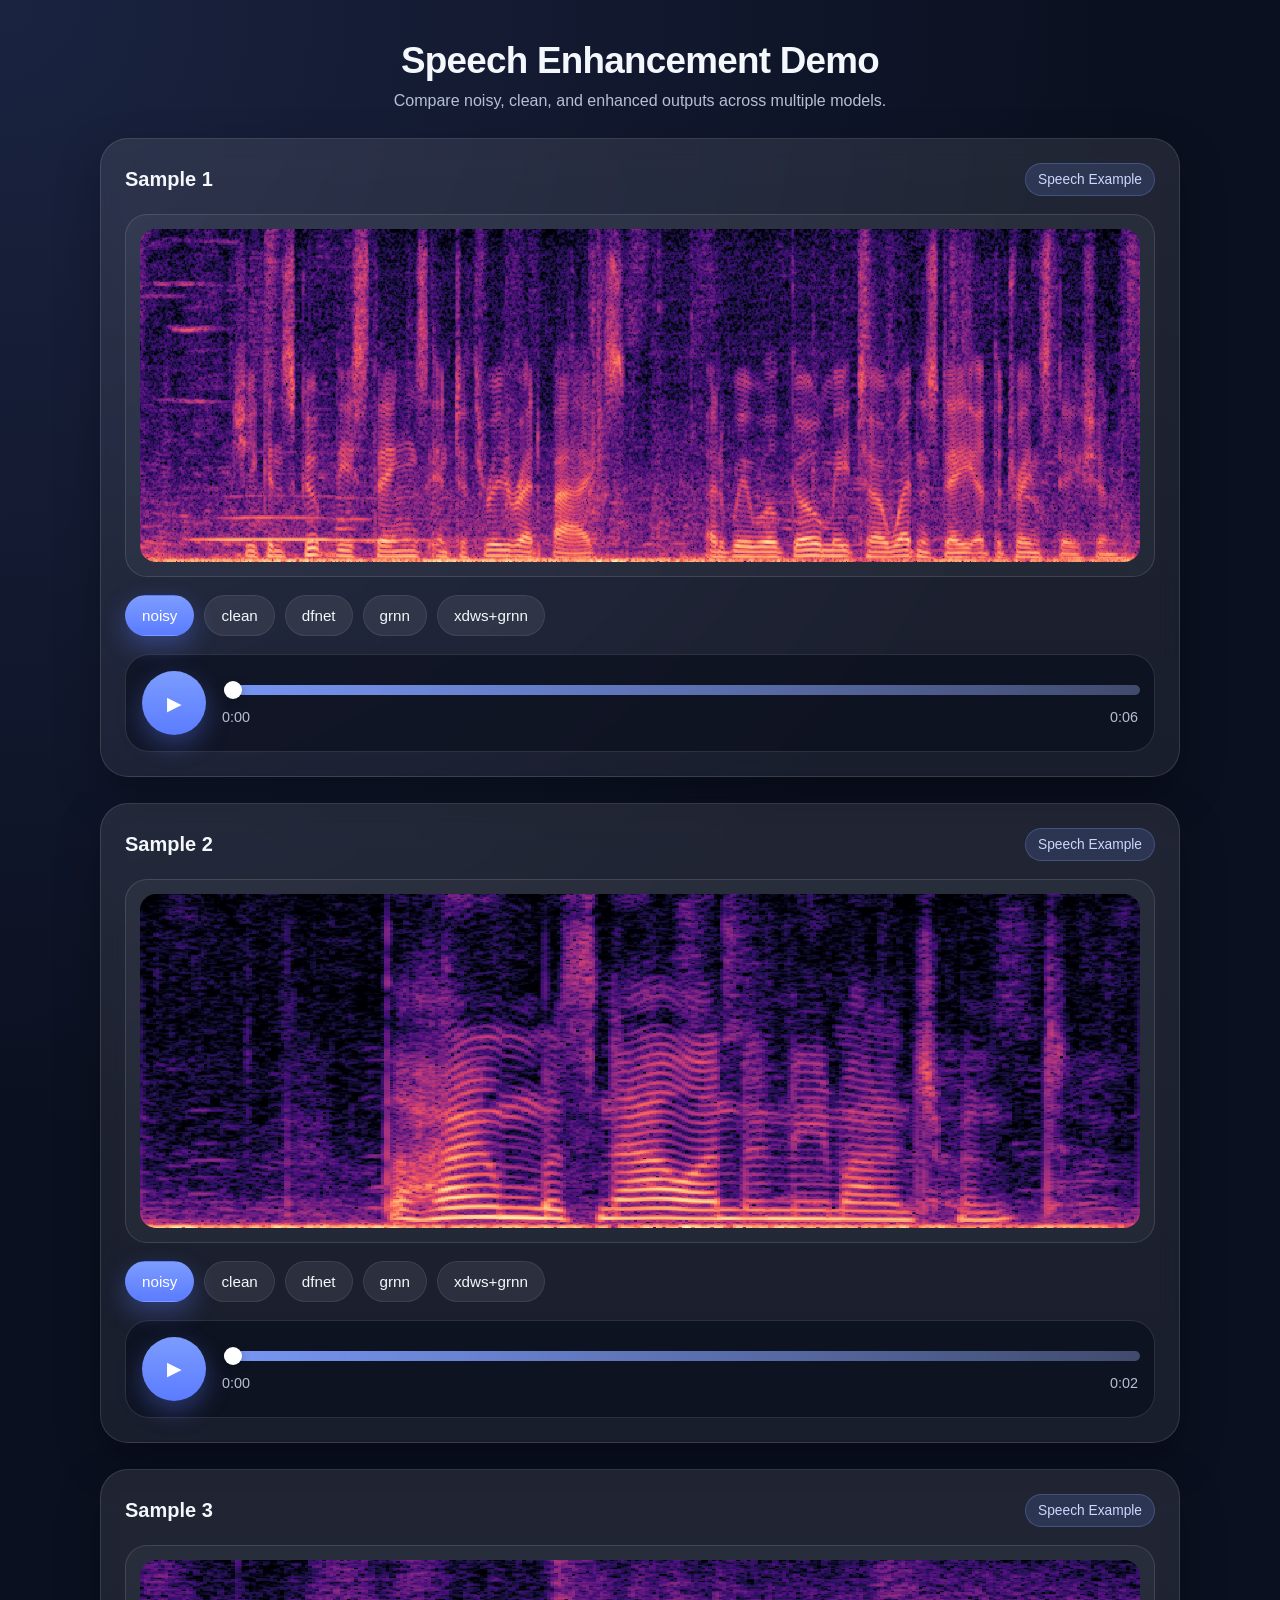
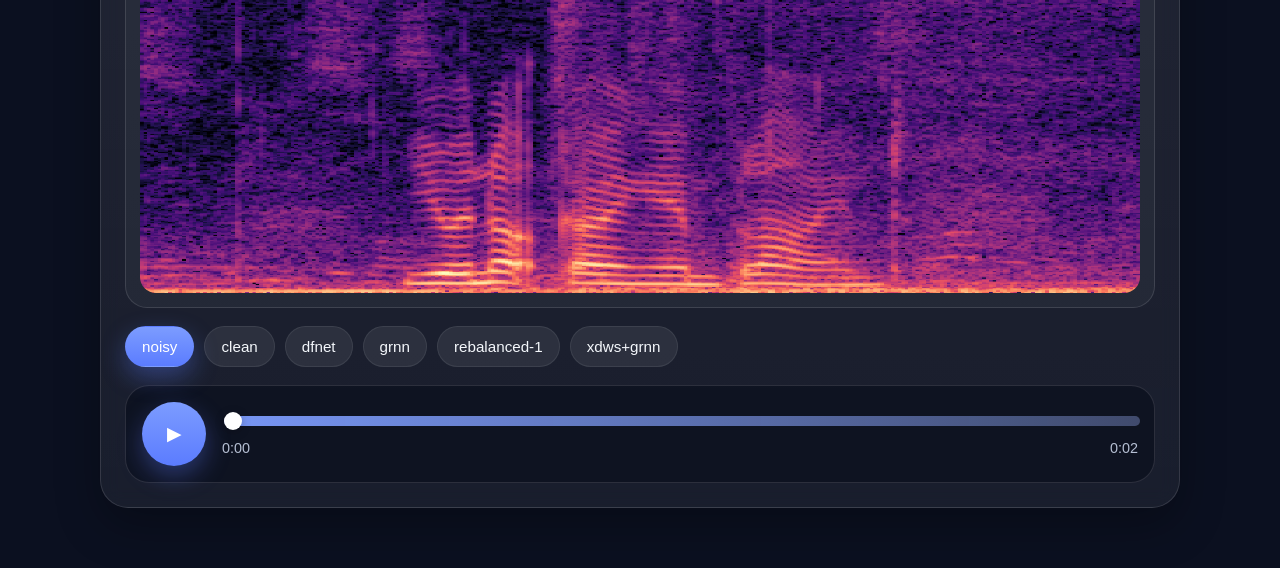
==== commit 4d361712: "add reb1 and xdws" ====
--- a/index.html
+++ b/index.html
@@ -96,6 +96,7 @@
           <button class="variant-btn" data-variant="clean">clean</button>
           <button class="variant-btn" data-variant="dfnet">dfnet</button>
           <button class="variant-btn" data-variant="grnn">grnn</button>
+          <button class="variant-btn" data-variant="rebalanced">rebalanced-1</button>
           <button class="variant-btn" data-variant="xdws_grnn">xdws+grnn</button>
         </div>
 
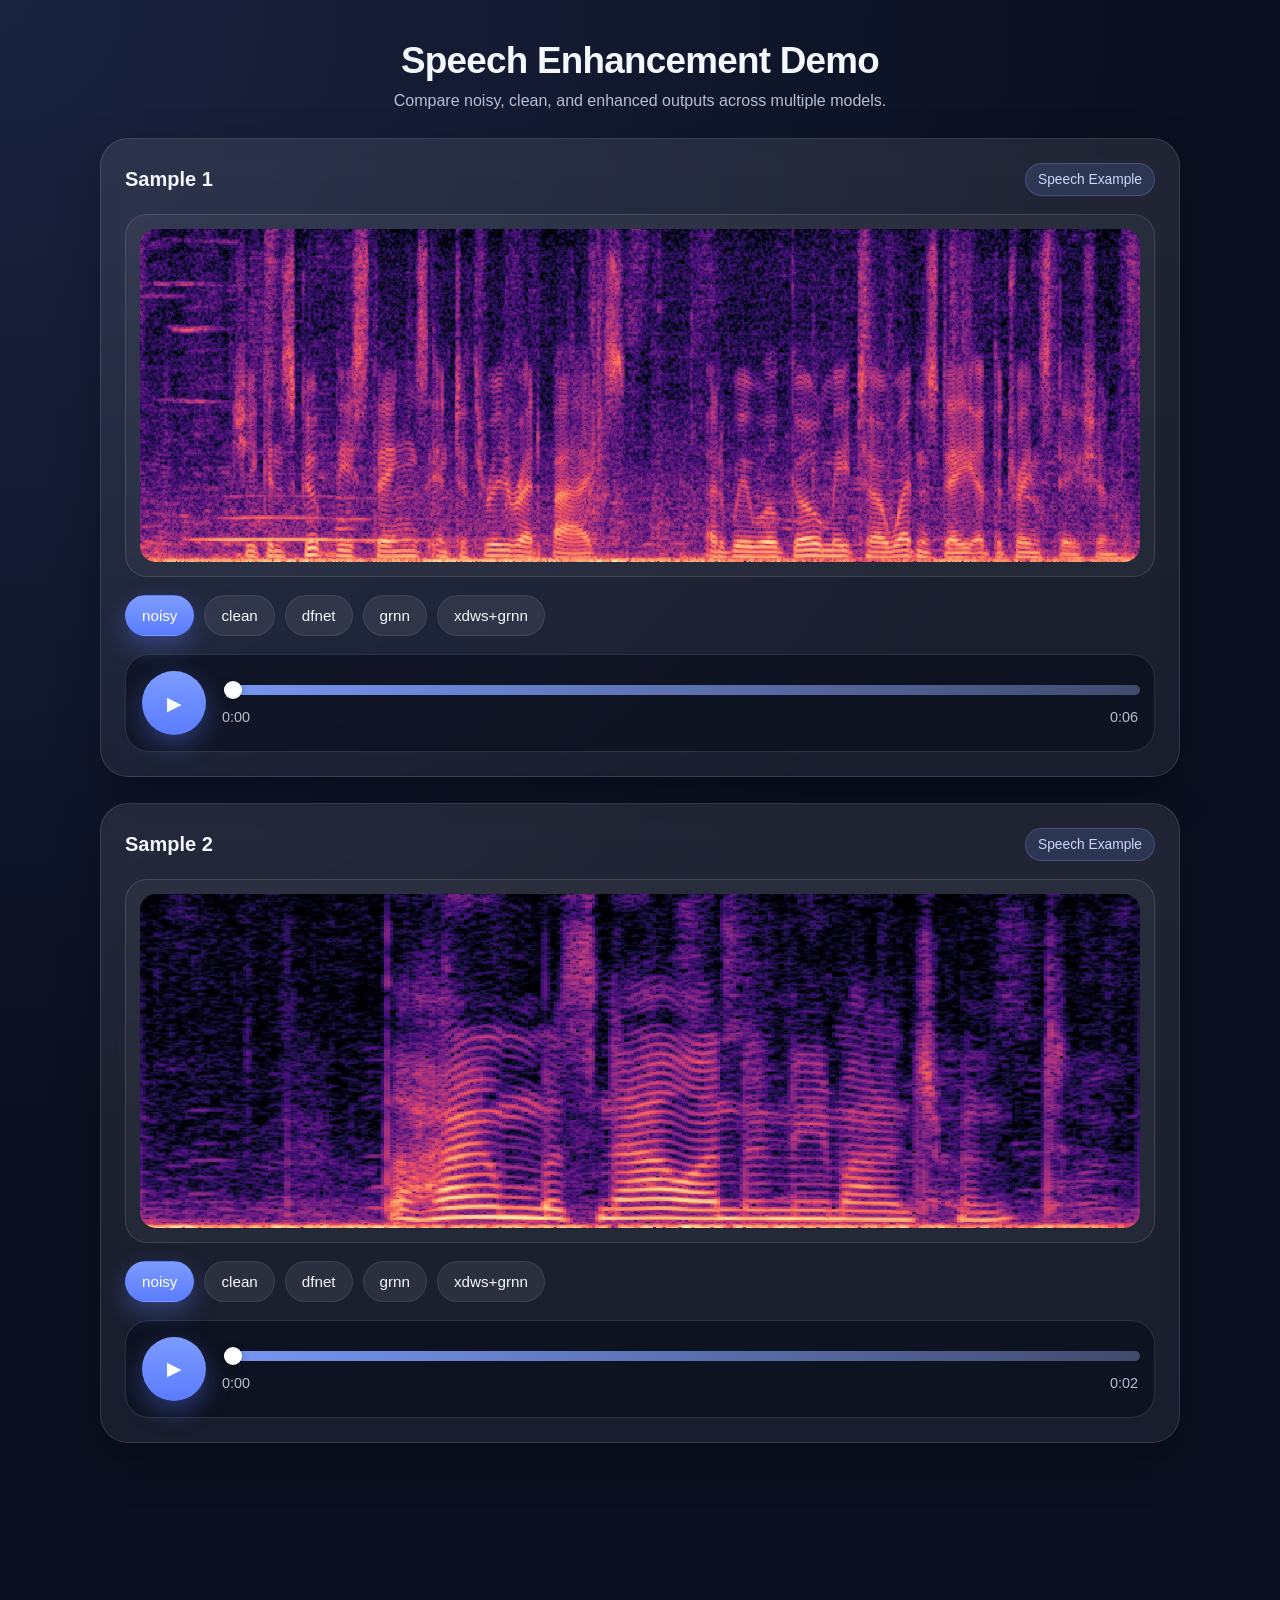
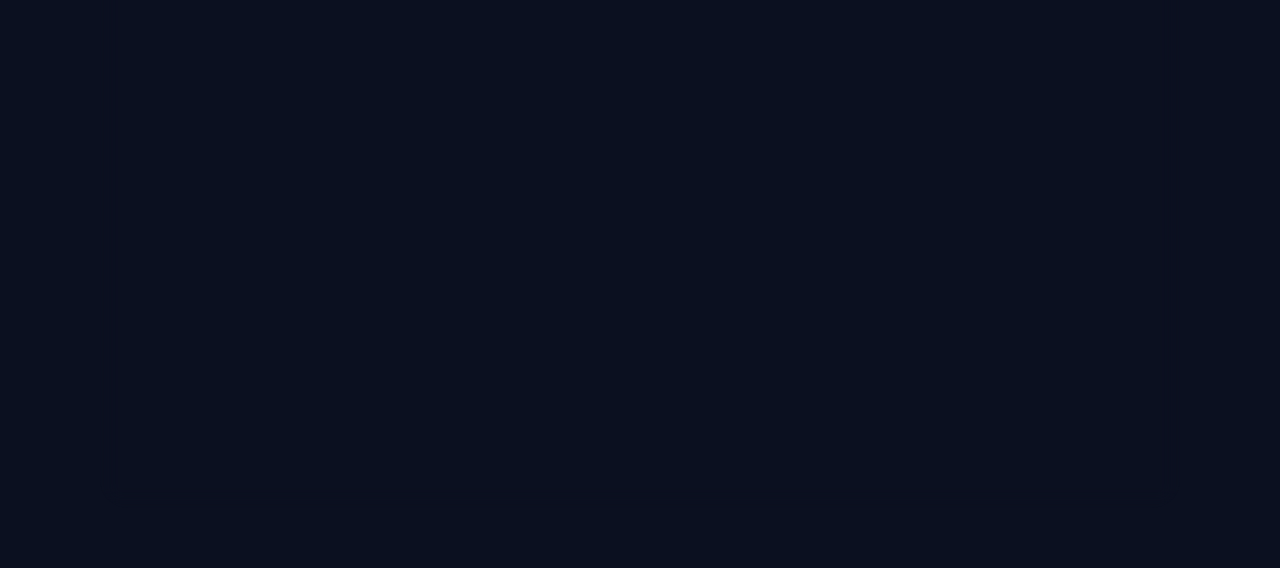
==== commit d0e47b31: "fix index.html" ====
--- a/index.html
+++ b/index.html
@@ -97,7 +97,7 @@
           <button class="variant-btn" data-variant="dfnet">dfnet</button>
           <button class="variant-btn" data-variant="grnn">grnn</button>
           <button class="variant-btn" data-variant="rebalanced">rebalanced-1</button>
-          <button class="variant-btn" data-variant="xdws_grnn">xdws+grnn</button>
+          <button class="variant-btn" data-variant="xdws">xdws+grnn</button>
         </div>
 
         <div class="player-shell">
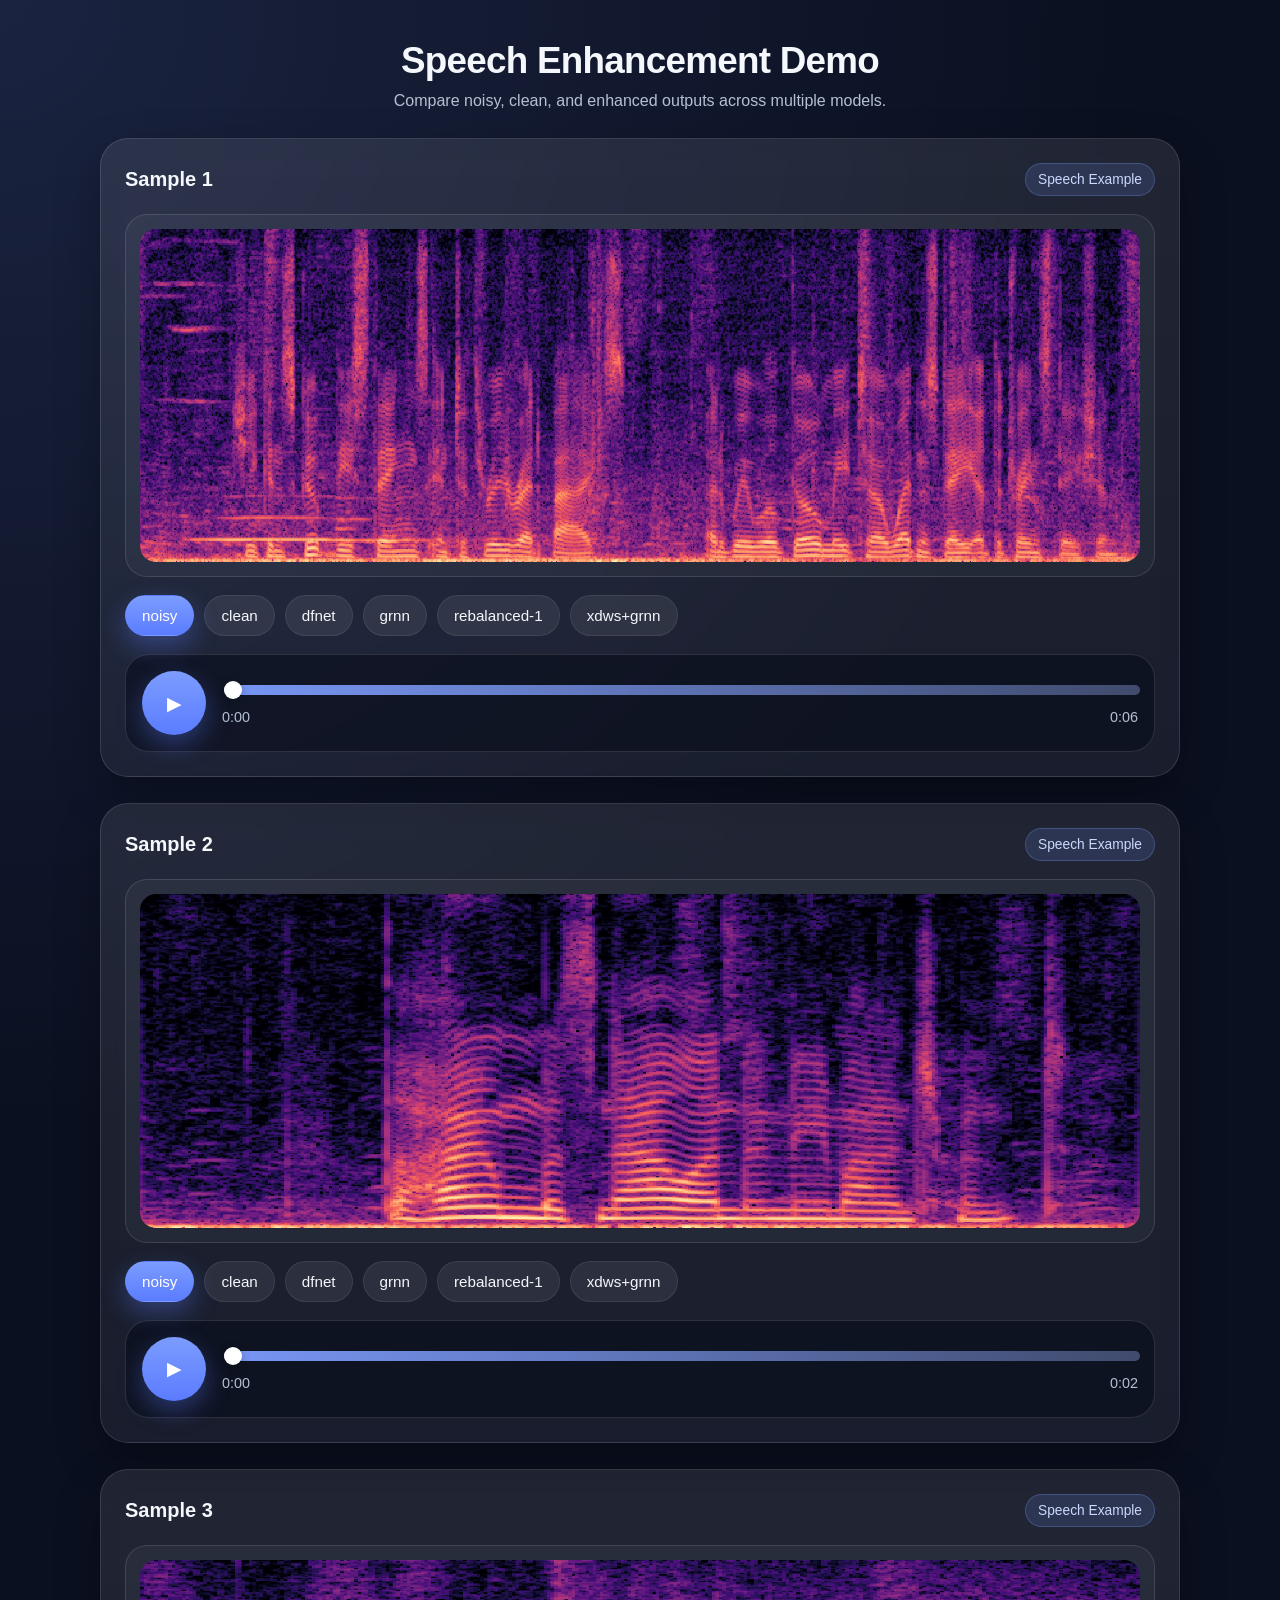
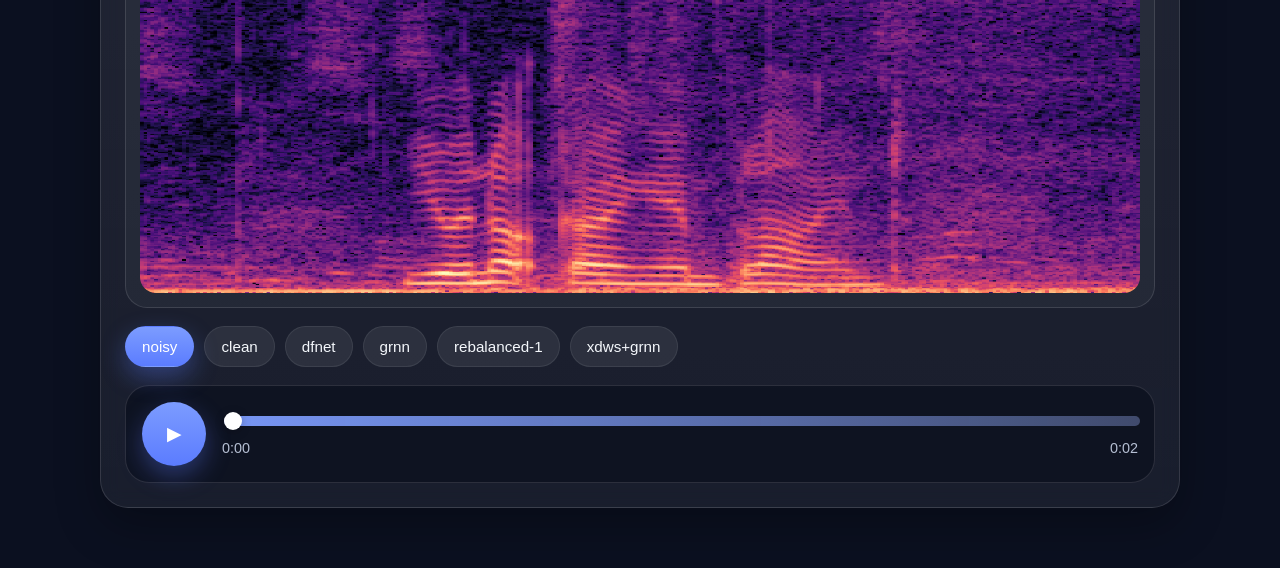
==== commit ee6ef53b: "fix index.html" ====
--- a/index.html
+++ b/index.html
@@ -30,7 +30,8 @@
           <button class="variant-btn" data-variant="clean">clean</button>
           <button class="variant-btn" data-variant="dfnet">dfnet</button>
           <button class="variant-btn" data-variant="grnn">grnn</button>
-          <button class="variant-btn" data-variant="xdws_grnn">xdws+grnn</button>
+          <button class="variant-btn" data-variant="rebalanced">rebalanced-1</button>
+          <button class="variant-btn" data-variant="xdws">xdws+grnn</button>
         </div>
 
         <div class="player-shell">
@@ -63,7 +64,8 @@
           <button class="variant-btn" data-variant="clean">clean</button>
           <button class="variant-btn" data-variant="dfnet">dfnet</button>
           <button class="variant-btn" data-variant="grnn">grnn</button>
-          <button class="variant-btn" data-variant="xdws_grnn">xdws+grnn</button>
+          <button class="variant-btn" data-variant="rebalanced">rebalanced-1</button>
+          <button class="variant-btn" data-variant="xdws">xdws+grnn</button>
         </div>
 
         <div class="player-shell">
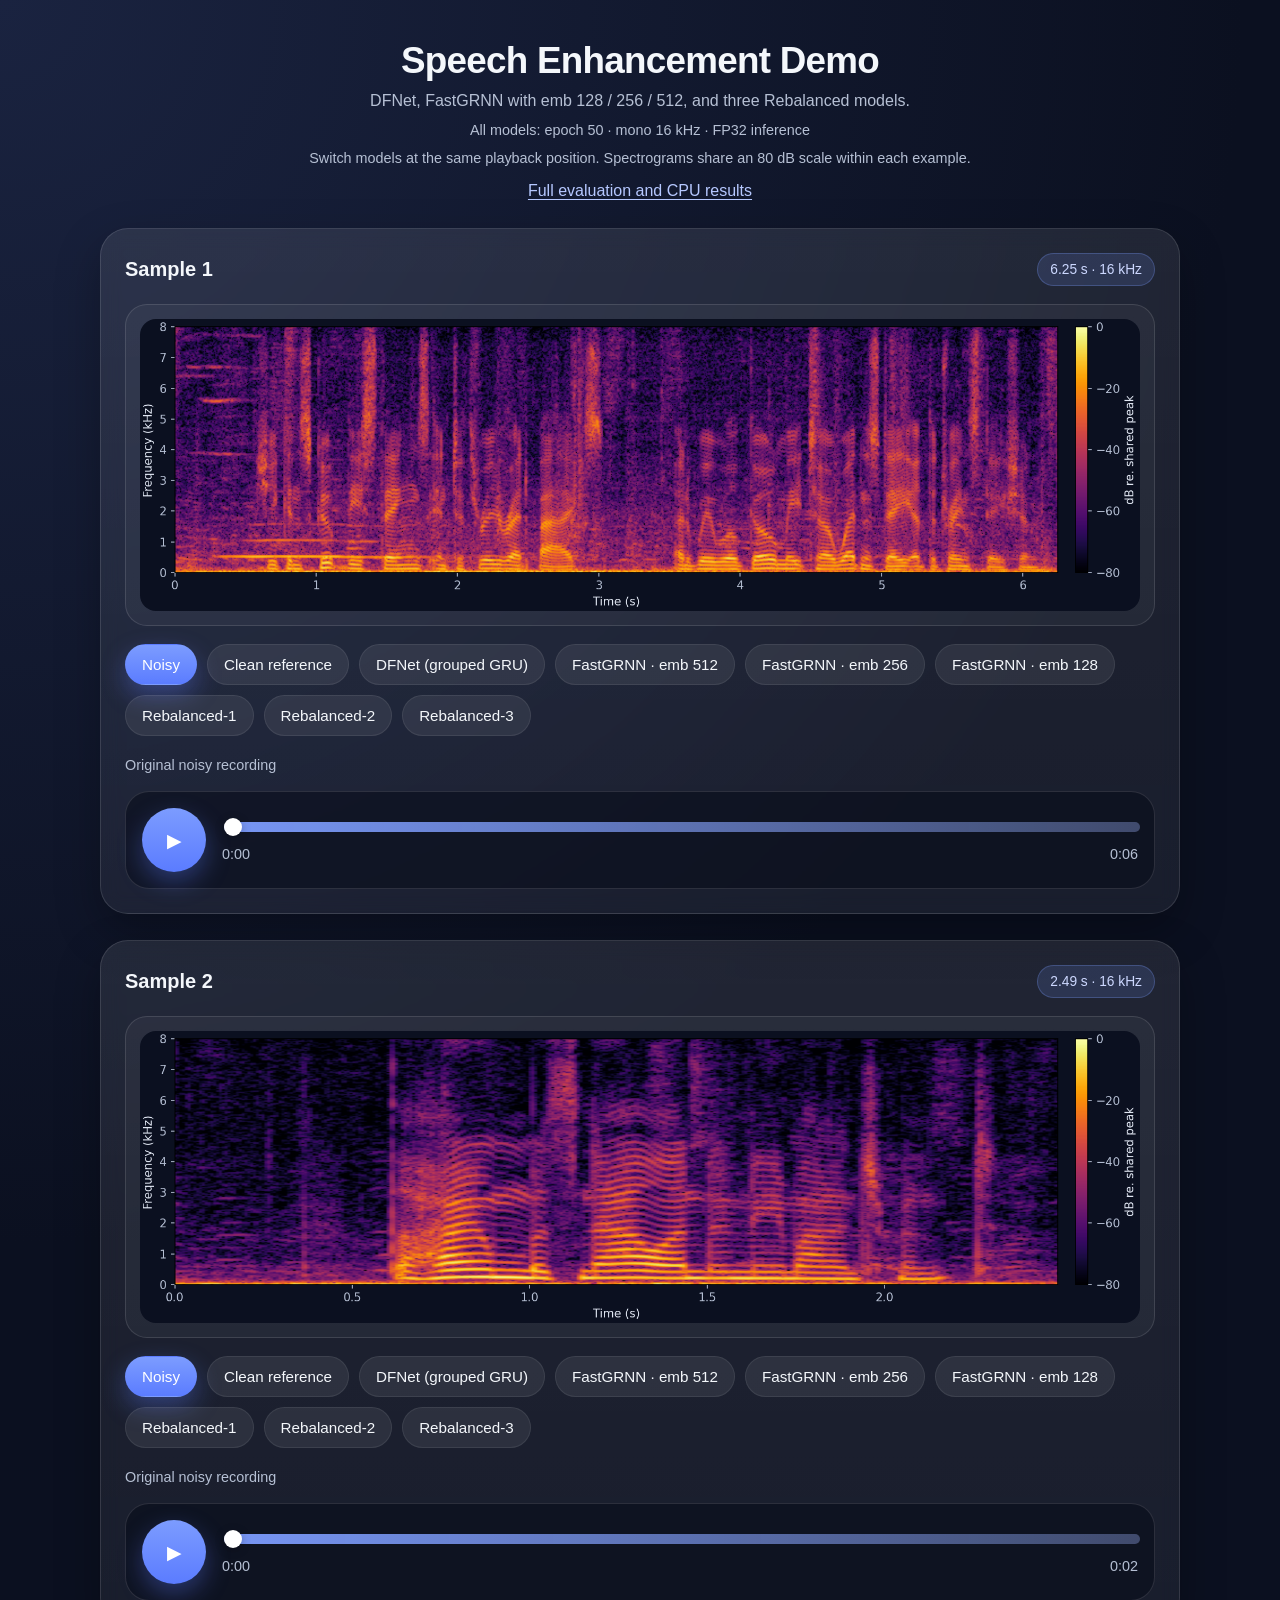
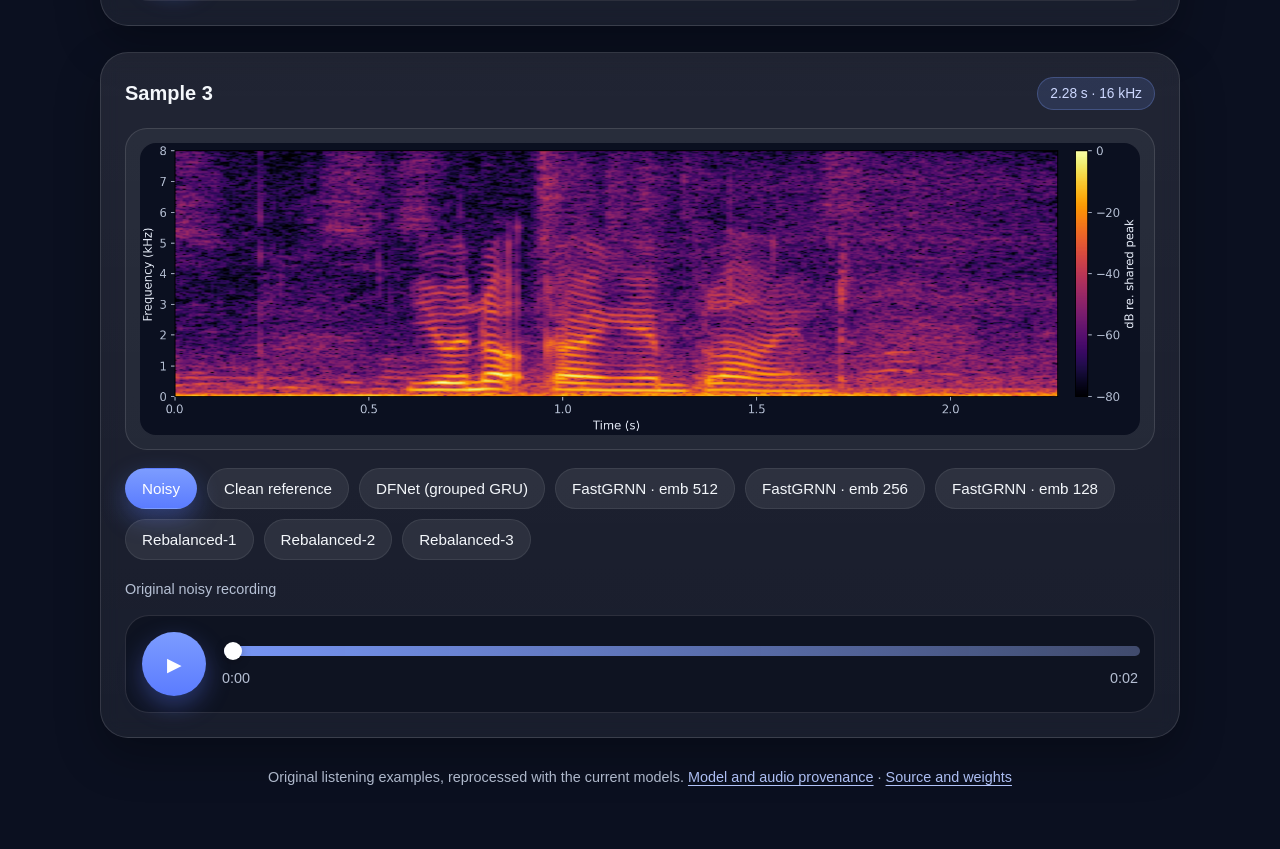
==== commit e5a3a1fc: "Refresh demo with epoch-50 DFNet and FastGRNN models Reprocess all three listening examples with DFN" ====
--- a/index.html
+++ b/index.html
@@ -3,226 +3,47 @@
 <head>
   <meta charset="UTF-8" />
   <meta name="viewport" content="width=device-width, initial-scale=1.0" />
-  <title>Speech Enhancement Demo</title>
-  <link rel="stylesheet" href="styles.css" />
+  <title>DFNet and FastGRNN — Speech Enhancement Demo</title>
+  <link rel="icon" href="data:," />
+  <link rel="stylesheet" href="styles.css?v=20261015" />
+  <script src="app.js?v=20261015" defer></script>
 </head>
 <body>
-  <div class="page">
+  <main class="page">
     <header class="hero">
       <h1>Speech Enhancement Demo</h1>
-      <p>Compare noisy, clean, and enhanced outputs across multiple models.</p>
+      <p>DFNet, FastGRNN with emb 128 / 256 / 512, and three Rebalanced models.</p>
+      <p class="protocol">All models: epoch 50 · mono 16 kHz · FP32 inference</p>
+      <p class="protocol">Switch models at the same playback position. Spectrograms share an 80 dB scale within each example.</p>
+      <a href="https://github.com/runtime57/speech_enhancement/blob/main/paper/results/cpu_benchmark_20261015.md">Full evaluation and CPU results</a>
     </header>
-
-    <section class="samples">
-
-      <div class="sample-card" data-sample="sample1">
-        <div class="sample-header">
-          <h2>Sample 1</h2>
-          <span class="sample-badge">Speech Example</span>
-        </div>
-
-        <div class="spectrogram-wrap">
-          <img class="spectrogram" src="images/noisy/sample1.png" alt="Spectrogram for sample1" />
-        </div>
-
-        <div class="buttons">
-          <button class="variant-btn active" data-variant="noisy">noisy</button>
-          <button class="variant-btn" data-variant="clean">clean</button>
-          <button class="variant-btn" data-variant="dfnet">dfnet</button>
-          <button class="variant-btn" data-variant="grnn">grnn</button>
-          <button class="variant-btn" data-variant="rebalanced">rebalanced-1</button>
-          <button class="variant-btn" data-variant="xdws">xdws+grnn</button>
-        </div>
-
-        <div class="player-shell">
-          <audio class="audio-element" src="audio/noisy/sample1.wav"></audio>
-
-          <button class="play-btn" type="button" aria-label="Play audio">▶</button>
-
-          <div class="progress-area">
-            <input class="progress" type="range" min="0" max="100" value="0" step="0.1" />
-            <div class="time-row">
-              <span class="current-time">0:00</span>
-              <span class="duration">0:00</span>
-            </div>
-          </div>
+    <p id="load-status" role="status">Loading examples…</p>
+    <section class="samples" aria-label="Listening examples"></section>
+    <footer>Original listening examples, reprocessed with the current models.
+      <a href="demo_manifest.json">Model and audio provenance</a> ·
+      <a href="https://github.com/runtime57/speech_enhancement/tree/demo">Source and weights</a>
+    </footer>
+  </main>
+  <template id="sample-template">
+    <article class="sample-card">
+      <div class="sample-header">
+        <h2></h2><span class="sample-badge">Speech example</span>
+      </div>
+      <div class="spectrogram-wrap">
+        <img class="spectrogram" loading="lazy" alt="" width="1800" height="525" />
+      </div>
+      <div class="buttons" role="group" aria-label="Audio variant"></div>
+      <p class="model-info"></p>
+      <div class="player-shell">
+        <audio class="audio-element" preload="metadata"></audio>
+        <button class="play-btn" type="button" aria-label="Play audio">▶</button>
+        <div class="progress-area">
+          <input class="progress" aria-label="Playback position" type="range" min="0" max="100" value="0" step="0.1" />
+          <div class="time-row"><span class="current-time">0:00</span><span class="duration">0:00</span></div>
         </div>
       </div>
-
-      <div class="sample-card" data-sample="sample2">
-        <div class="sample-header">
-          <h2>Sample 2</h2>
-          <span class="sample-badge">Speech Example</span>
-        </div>
-
-        <div class="spectrogram-wrap">
-          <img class="spectrogram" src="images/noisy/sample2.png" alt="Spectrogram for sample2" />
-        </div>
-
-        <div class="buttons">
-          <button class="variant-btn active" data-variant="noisy">noisy</button>
-          <button class="variant-btn" data-variant="clean">clean</button>
-          <button class="variant-btn" data-variant="dfnet">dfnet</button>
-          <button class="variant-btn" data-variant="grnn">grnn</button>
-          <button class="variant-btn" data-variant="rebalanced">rebalanced-1</button>
-          <button class="variant-btn" data-variant="xdws">xdws+grnn</button>
-        </div>
-
-        <div class="player-shell">
-          <audio class="audio-element" src="audio/noisy/sample2.wav"></audio>
-
-          <button class="play-btn" type="button" aria-label="Play audio">▶</button>
-
-          <div class="progress-area">
-            <input class="progress" type="range" min="0" max="100" value="0" step="0.1" />
-            <div class="time-row">
-              <span class="current-time">0:00</span>
-              <span class="duration">0:00</span>
-            </div>
-          </div>
-        </div>
-      </div>
-
-      <div class="sample-card" data-sample="sample3">
-        <div class="sample-header">
-          <h2>Sample 3</h2>
-          <span class="sample-badge">Speech Example</span>
-        </div>
-
-        <div class="spectrogram-wrap">
-          <img class="spectrogram" src="images/noisy/sample3.png" alt="Spectrogram for sample3" />
-        </div>
-
-        <div class="buttons">
-          <button class="variant-btn active" data-variant="noisy">noisy</button>
-          <button class="variant-btn" data-variant="clean">clean</button>
-          <button class="variant-btn" data-variant="dfnet">dfnet</button>
-          <button class="variant-btn" data-variant="grnn">grnn</button>
-          <button class="variant-btn" data-variant="rebalanced">rebalanced-1</button>
-          <button class="variant-btn" data-variant="xdws">xdws+grnn</button>
-        </div>
-
-        <div class="player-shell">
-          <audio class="audio-element" src="audio/noisy/sample3.wav"></audio>
-
-          <button class="play-btn" type="button" aria-label="Play audio">▶</button>
-
-          <div class="progress-area">
-            <input class="progress" type="range" min="0" max="100" value="0" step="0.1" />
-            <div class="time-row">
-              <span class="current-time">0:00</span>
-              <span class="duration">0:00</span>
-            </div>
-          </div>
-        </div>
-      </div>
-
-    </section>
-  </div>
-
-  <script>
-    function getPaths(sample, variant) {
-      if (variant === "noisy") {
-        return {
-          audio: `audio/noisy/${sample}.wav`,
-          image: `images/noisy/${sample}.png`
-        };
-      }
-
-      if (variant === "clean") {
-        return {
-          audio: `audio/clean/${sample}.wav`,
-          image: `images/clean/${sample}.png`
-        };
-      }
-
-      return {
-        audio: `audio/enhanced/${variant}/${sample}.wav`,
-        image: `images/enhanced/${variant}/${sample}.png`
-      };
-    }
-
-    function formatTime(seconds) {
-      if (!isFinite(seconds)) return "0:00";
-      const mins = Math.floor(seconds / 60);
-      const secs = Math.floor(seconds % 60).toString().padStart(2, "0");
-      return `${mins}:${secs}`;
-    }
-
-    const cards = document.querySelectorAll(".sample-card");
-
-    cards.forEach((card) => {
-      const sample = card.dataset.sample;
-      const spectrogram = card.querySelector(".spectrogram");
-      const buttons = card.querySelectorAll(".variant-btn");
-
-      const audio = card.querySelector(".audio-element");
-      const playBtn = card.querySelector(".play-btn");
-      const progress = card.querySelector(".progress");
-      const currentTimeEl = card.querySelector(".current-time");
-      const durationEl = card.querySelector(".duration");
-
-      let currentVariant = "noisy";
-
-      buttons.forEach((button) => {
-        button.addEventListener("click", () => {
-          buttons.forEach((btn) => btn.classList.remove("active"));
-          button.classList.add("active");
-
-          currentVariant = button.dataset.variant;
-          const paths = getPaths(sample, currentVariant);
-
-          const wasPlaying = !audio.paused;
-
-          audio.src = paths.audio;
-          spectrogram.src = paths.image;
-
-          progress.value = 0;
-          currentTimeEl.textContent = "0:00";
-          durationEl.textContent = "0:00";
-          playBtn.textContent = "▶";
-
-          audio.load();
-
-          if (wasPlaying) {
-            audio.play();
-            playBtn.textContent = "❚❚";
-          }
-        });
-      });
-
-      playBtn.addEventListener("click", () => {
-        if (audio.paused) {
-          audio.play();
-          playBtn.textContent = "❚❚";
-        } else {
-          audio.pause();
-          playBtn.textContent = "▶";
-        }
-      });
-
-      audio.addEventListener("loadedmetadata", () => {
-        durationEl.textContent = formatTime(audio.duration);
-      });
-
-      audio.addEventListener("timeupdate", () => {
-        if (audio.duration) {
-          progress.value = (audio.currentTime / audio.duration) * 100;
-        }
-        currentTimeEl.textContent = formatTime(audio.currentTime);
-      });
-
-      audio.addEventListener("ended", () => {
-        playBtn.textContent = "▶";
-        progress.value = 0;
-      });
-
-      progress.addEventListener("input", () => {
-        if (audio.duration) {
-          audio.currentTime = (progress.value / 100) * audio.duration;
-        }
-      });
-    });
-  </script>
+      <p class="player-status" role="status"></p>
+    </article>
+  </template>
 </body>
-</html>+</html>
--- a/styles.css
+++ b/styles.css
@@ -49,6 +49,45 @@
   font-size: 1rem;
 }
 
+.hero .protocol {
+  margin-top: 12px;
+  font-size: .9rem;
+}
+
+a {
+  color: #b6c8ff;
+  text-underline-offset: 3px;
+}
+
+.hero > a {
+  display: inline-block;
+  margin-top: 16px;
+}
+
+.model-info, .player-status, footer {
+  color: var(--muted);
+  font-size: .9rem;
+  line-height: 1.6;
+}
+
+.model-info {
+  min-height: 1.6em;
+}
+
+.player-status:empty {
+  display: none;
+}
+
+footer {
+  margin-top: 28px;
+  text-align: center;
+}
+
+button:focus-visible, a:focus-visible, input:focus-visible {
+  outline: 2px solid var(--accent);
+  outline-offset: 4px;
+}
+
 .samples {
   display: grid;
   gap: 26px;
@@ -96,6 +135,7 @@
 .spectrogram {
   display: block;
   width: 100%;
+  height: auto;
   border-radius: 16px;
   background: #10172c;
 }
@@ -162,6 +202,11 @@
   transform: scale(1.04);
 }
 
+.play-btn:disabled {
+  opacity: .5;
+  cursor: wait;
+}
+
 .progress-area {
   width: 100%;
 }
@@ -241,4 +286,4 @@
     width: 56px;
     height: 56px;
   }
-}+}
